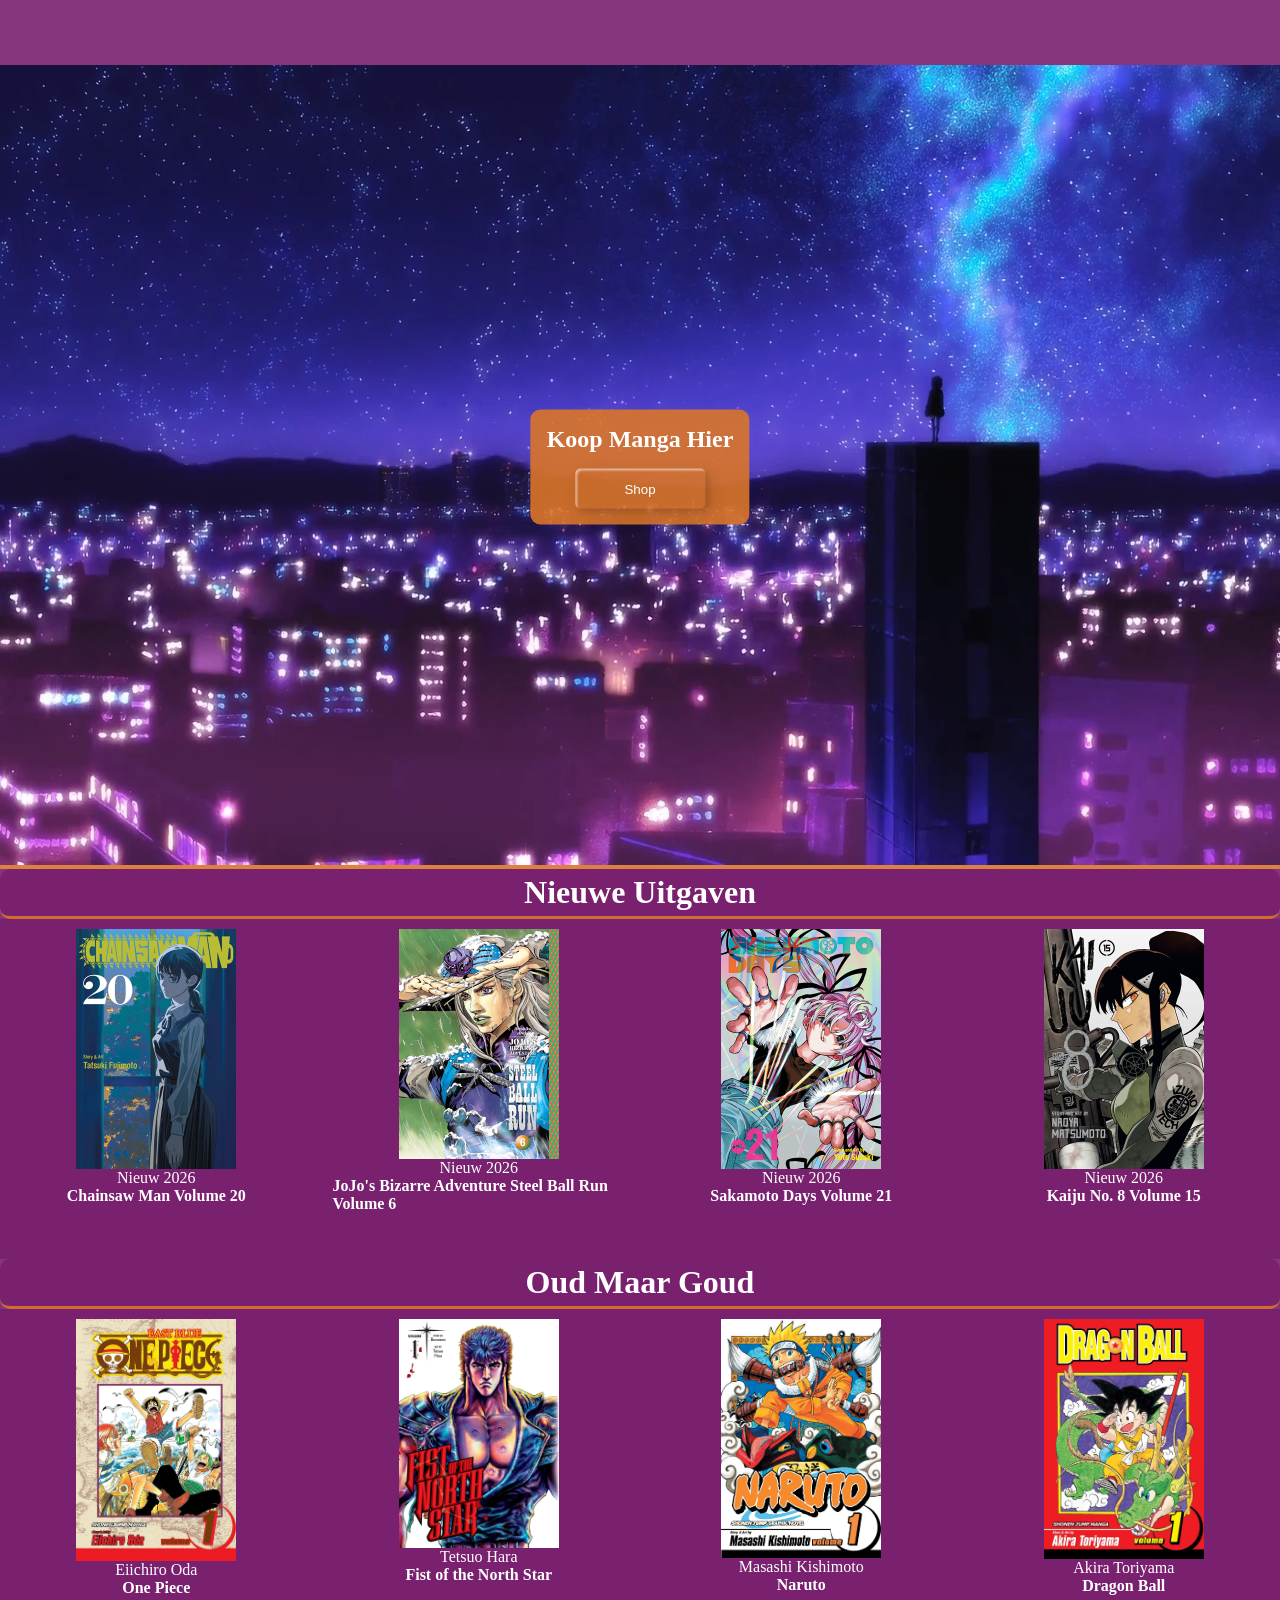
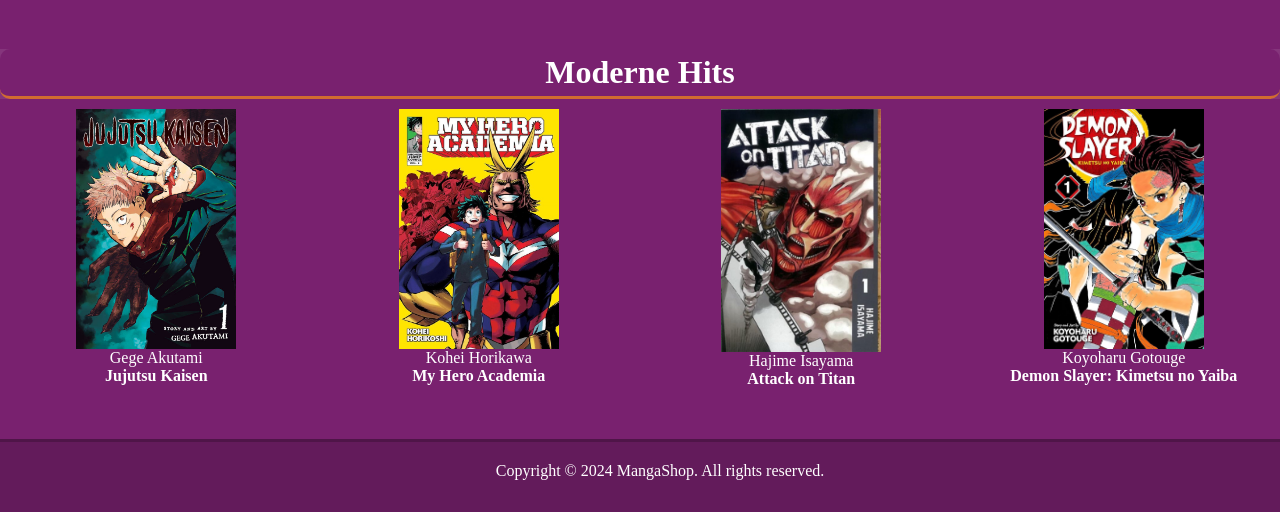
==== landingspagina/index.html @ 1e1d88a0 "M3-BO First Commit" ====
<!DOCTYPE html>
<html lang="en">
<head>
    <meta charset="UTF-8">
    <meta name="viewport" content="width=device-width, initial-scale=1.0">
    <title>MangaShop</title>
    <link rel="stylesheet" href="style.css">
</head>
<body>
<header>

</header>

    <section class="cta">

        <img class="cta-img" src="img/cotnWallpaper.jpg" alt="CotN Wallpaper">

        <div class="cta-div">

            <h2 class="cta-text">Koop Manga Hier</h2>

            <button class="cta-button custom-btn btn-11" onclick="window.location.href='https://www.bol.com/nl/nl/l/manga/40615/?bltgh=0fac4a4b-5f70-40a9-822b-a4e626588866.ProductList_Top_quickCategories.40615.CategoryLink'">Shop<div class="dot"></div></button>

        </div>

    </section>

    <section class="producten">

        <h2 class="header">Nieuwe Uitgaven</h2>

        <ul class="products">

            <li class="product">
                <img class="product-img" src="img/csm.jpg" alt="csm" onclick="window.location.href='https://www.bol.com/nl/nl/p/chainsaw-man-vol-20/9300000233606370/?referrer=socialshare_pdp_www'">
                <div>Nieuw 2026</div>
                <h4>Chainsaw Man Volume 20</h4>
            </li>

            <li class="product">
                <img class="product-img" src="img/jjba.jpg" alt="jjba" onclick="window.location.href='https://www.bol.com/nl/nl/p/jojo-s-bizarre-adventure-part-7-steel-ball-run-vol-6/9300000233606374/?referrer=socialshare_pdp_www'">
                <div>Nieuw 2026</div>
                <h4>JoJo's Bizarre Adventure Steel Ball Run Volume 6</h4>
            </li>

            <li class="product">
                <img class="product-img" src="img/sakamoto.jpg" alt="sakamoto" onclick="window.location.href='https://www.bol.com/nl/nl/p/sakamoto-days-vol-21/9300000233606378/?referrer=socialshare_pdp_www'">
                <div>Nieuw 2026</div>
                <h4>Sakamoto Days Volume 21</h4>
            </li>

            <li class="product">
                <img class="product-img" src="img/kaiju.jpg" alt="kaiju" onclick="window.location.href='https://www.bol.com/nl/nl/p/kaiju-no-8-vol-15/9300000233606372/?referrer=socialshare_pdp_www'">
                <div>Nieuw 2026</div>
                <h4>Kaiju No. 8 Volume 15</h4>
            </li>

        </ul>

        <h2 class="header">Oud Maar Goud</h2>

        <ul class="products">

            <li class="product">
                <img class="product-img" src="img/op.jpg" alt="op" onclick="window.location.href='https://www.bol.com/nl/nl/p/one-piece-vol-1/1001004001897706/?referrer=socialshare_pdp_www'">
                <div>Eiichiro Oda</div>
                <h4>One Piece</h4>
            </li>

            <li class="product">
                <img class="product-img" src="img/fotns.jpg" alt="fotns" onclick="window.location.href='https://www.bol.com/nl/nl/p/fist-of-the-north-star-fist-of-the-north-star-vol-1/9300000015161008/?referrer=socialshare_pdp_www'">
                <div>Tetsuo Hara</div>
                <h4>Fist of the North Star</h4>
            </li>

            <li class="product">
                <img class="product-img" src="img/naruto.jpg" alt="naruto" onclick="window.location.href='https://www.bol.com/nl/nl/p/naruto-vol-1/1001004002157082/?referrer=socialshare_pdp_www'">
                <div>Masashi Kishimoto</div>
                <h4>Naruto</h4>
            </li>

            <li class="product">
                <img class="product-img" src="img/db.jpg" alt="db" onclick="window.location.href='https://www.bol.com/nl/nl/p/dragon-ball-vol-1/1001004001897710/?referrer=socialshare_pdp_www'">
                <div>Akira Toriyama</div>
                <h4>Dragon Ball</h4>
            </li>

        </ul>

        <h2 class="header">Moderne Hits</h2>

        <ul class="products">

            <li class="product">
                <img class="product-img" src="img/jjk.jpg" alt="jjk" onclick="window.location.href='https://www.bol.com/nl/nl/p/jujutsu-kaisen-vol-1/9200000108419051/?referrer=socialshare_pdp_www'">
                <div>Gege Akutami</div>
                <h4>Jujutsu Kaisen</h4>
            </li>

            <li class="product">
                <img class="product-img" src="img/mha.jpg" alt="mha" onclick="window.location.href='https://www.bol.com/nl/nl/p/my-hero-academia-vol-1/9200000040412758/?referrer=socialshare_pdp_www'">
                <div>Kohei Horikawa</div>
                <h4>My Hero Academia</h4>
            </li>

            <li class="product">
                <img class="product-img" src="img/aot.jpg" alt="aot" onclick="window.location.href='https://www.bol.com/nl/nl/p/attack-on-titan-1/1001004011836911/?referrer=socialshare_pdp_www'">
                <div>Hajime Isayama</div>
                <h4>Attack on Titan</h4>
            </li>

            <li class="product">
                <img class="product-img" src="img/kny.jpg" alt="kny" onclick="window.location.href='https://www.bol.com/nl/nl/p/demon-slayer-kimetsu-no-yaiba-vol-1/9200000085118800/?referrer=socialshare_pdp_www'">
                <div>Koyoharu Gotouge</div>
                <h4>Demon Slayer: Kimetsu no Yaiba</h4>
            </li>

        </ul>

        <footer>
            <p>Copyright © 2024 MangaShop. All rights reserved.</p>
        </footer>

    </section>
</body>
</html>
---- landingspagina/style.css ----
*{
    margin: 0;
    padding: 0;
}

header {
    width: 100%;
    height: 65px;
    background-color: rgba(120, 32, 110, 0.9);
}

.cta{
    width: 100%;
    position: relative;
    color: #fff;
    background-color: rgba(218, 117, 42, 0.9);
}

.cta-img{
    width: 100%;
    height: 800px;
}

.cta-div {
    position: absolute;
    bottom:50%;
    right: 50%;
    transform: translate(50%, 50%);
    background-color: rgba(218, 117, 42, 0.9);
    padding: 16px;
    border-radius: 10px;
    display: flex;
    flex-direction: column;
    justify-content: center;
    gap: 16px;
    align-items: center;
}

.cta-button{
    padding: 4px;
}
.header {
    border-bottom: 3px rgba(218, 117, 42, 0.9) solid;
    border-radius: 10px;
    text-align: center;
    font-size: 2rem;
    padding: 5px;
    background-color: rgba(120, 32, 110, 0.9);
}

.products {
    display: flex;
    gap: 10px;
    background-color: rgba(120, 32, 110, 0.9);
}

.product {
    width: 820px;
    height: 320px;
    display: flex;
    flex-direction: column;
    align-items: center;
    padding: 10px;
}
.product:hover {
    background-color: rgba(194, 65, 179, 0.9);
    border: 5px solid rgba(74, 22, 68, 0.6);
    border-radius: 10px;
    cursor: pointer;
}
.product-img {
    width: 160px;
    object-fit: cover;
}

.producten {
    background-color: rgba(120, 32, 110, 0.9);
    color: #fff;
}

footer {
    width: 100%;
    height: 30px;
    background-color: rgba(96, 25, 88, 0.9);
    text-align: center;
    padding: 20px;
    border-top: 3px solid rgba(77, 21, 70, 0.9);
}

.btn-11 {
  border: none;
  background: rgb(251,33,117);
    background: linear-gradient(0deg, rgba(251,33,117,1) 0%, rgba(234,76,137,1) 100%);
    color: #fff;
    overflow: hidden;
}

.btn-11:hover {
    text-decoration: none;
    color: #fff;
}

.btn-11:before {
    position: absolute;
    content: '';
    display: inline-block;
    top: -180px;
    left: 0;
    width: 30px;
    height: 100%;
    background-color: #fff;
    animation: shiny-btn1 3s ease-in-out infinite;
}

.btn-11:hover{
  opacity: .7;
}

.btn-11:active{
  box-shadow:  4px 4px 6px 0 rgba(255,255,255,.3),
              -4px -4px 6px 0 rgba(116, 125, 136, .2), 
    inset -4px -4px 6px 0 rgba(255,255,255,.2),
    inset 4px 4px 6px 0 rgba(0, 0, 0, .2);
}

.custom-btn {
  width: 130px;
  height: 40px;
  color: #fff;
  border-radius: 5px;
  padding: 10px 25px;
  font-family: 'Lato', sans-serif;
  font-weight: 500;
  background: transparent;
  cursor: pointer;
  transition: all 0.3s ease;
  position: relative;
  display: inline-block;
   box-shadow:inset 2px 2px 2px 0px rgba(255,255,255,.5),
   7px 7px 20px 0px rgba(0,0,0,.1),
   4px 4px 5px 0px rgba(0,0,0,.1);
  outline: none;
}
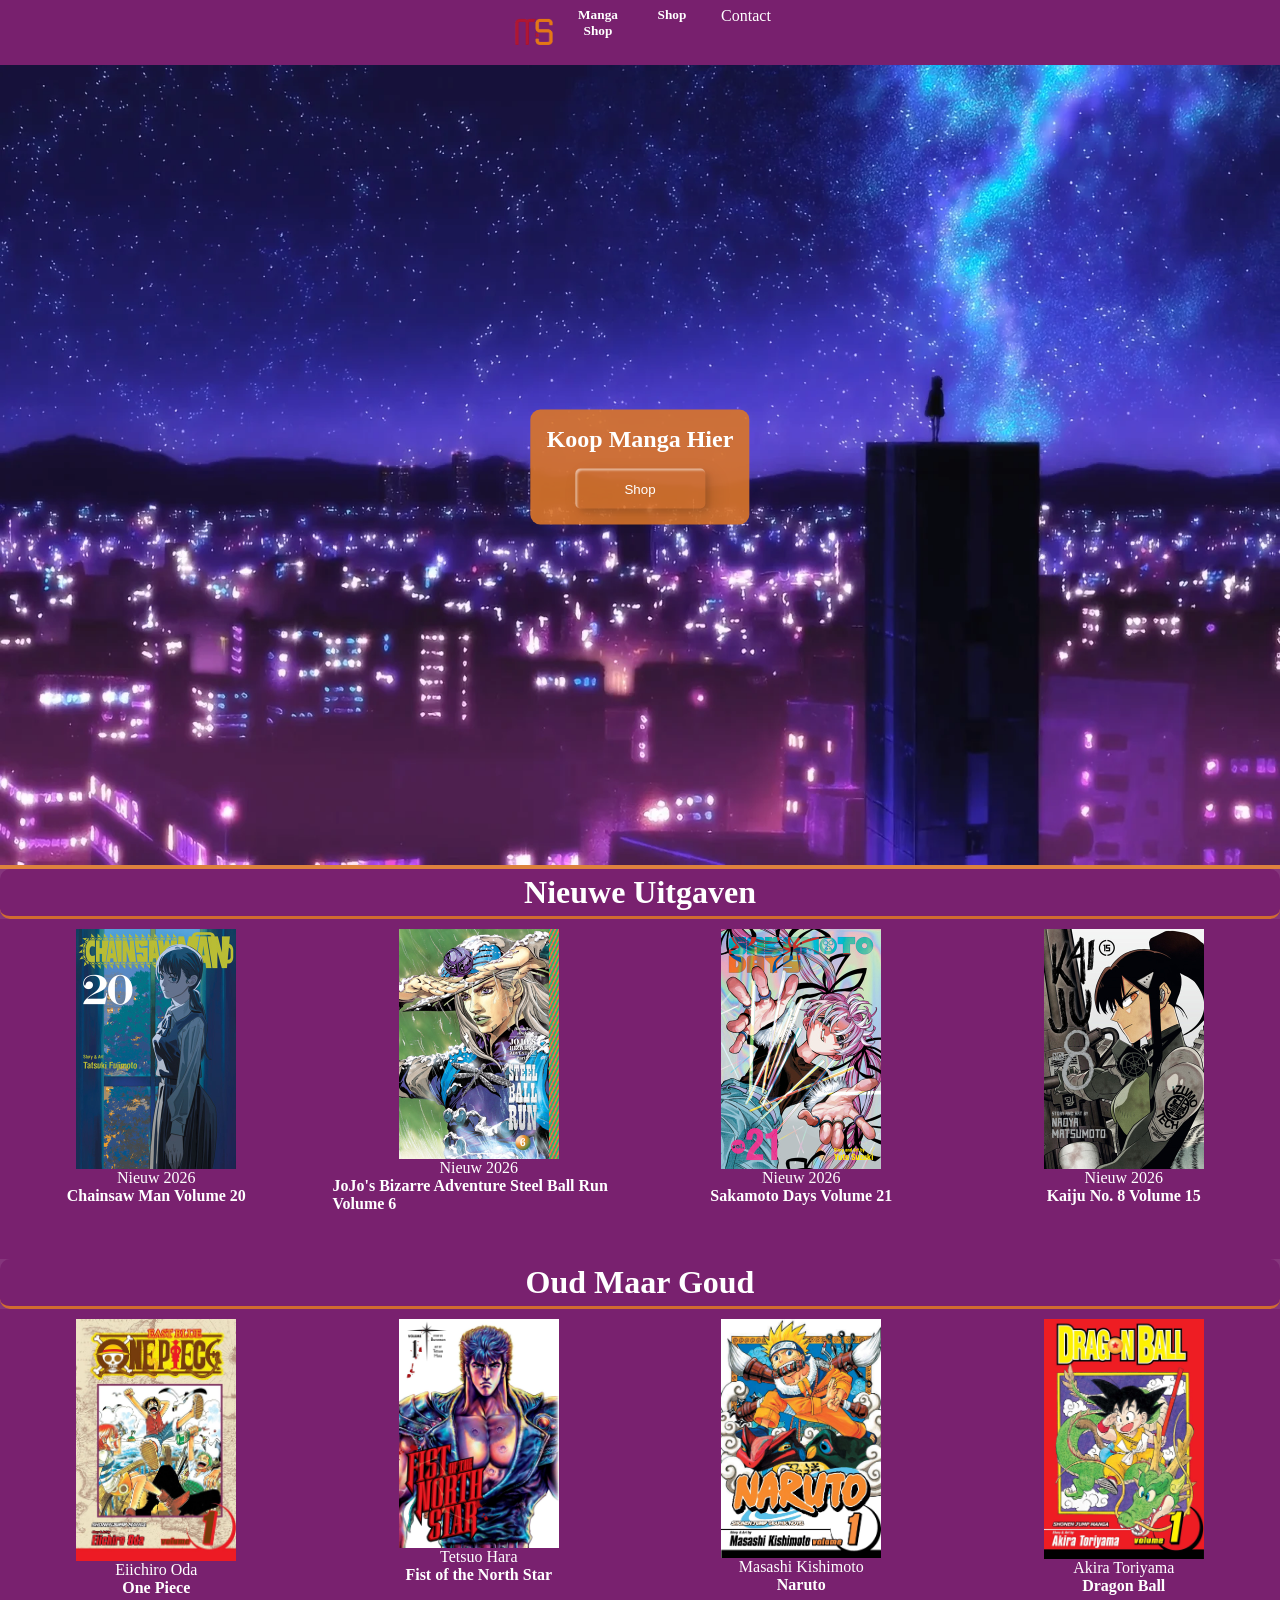
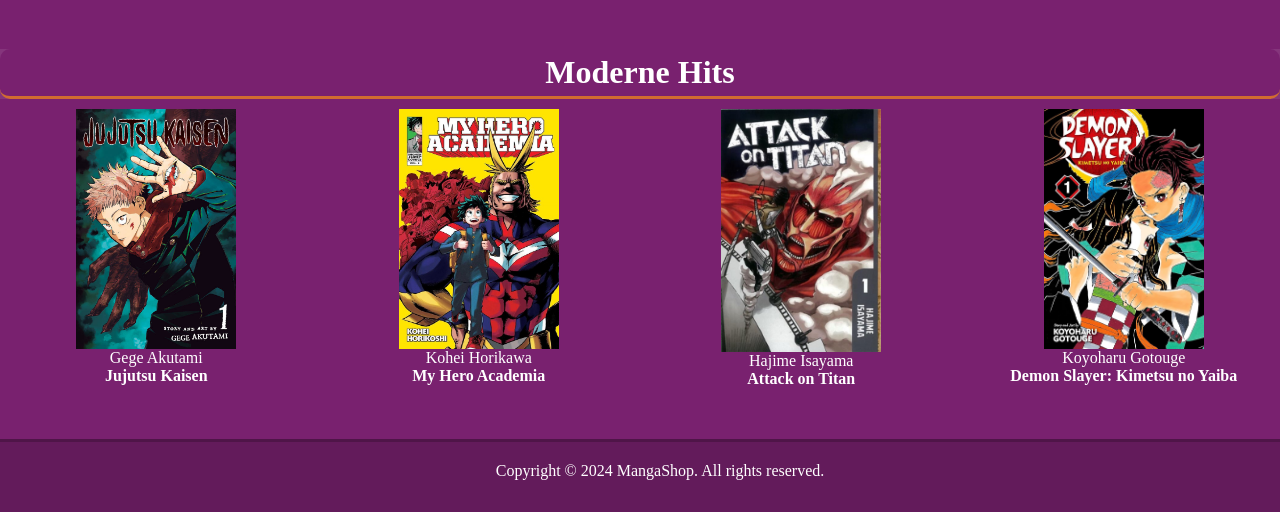
==== commit cba16b2f: "M3-BO Second Commit" ====
--- a/landingspagina/index.html
+++ b/landingspagina/index.html
@@ -1,15 +1,34 @@
 <!DOCTYPE html>
 <html lang="en">
+
 <head>
     <meta charset="UTF-8">
     <meta name="viewport" content="width=device-width, initial-scale=1.0">
     <title>MangaShop</title>
     <link rel="stylesheet" href="style.css">
 </head>
+
 <body>
-<header>
 
-</header>
+    <header>
+        <section class="header-items">
+
+            <img class="nav" src="img/logo.jpg" alt="MangaShop Logo"
+                onclick="window.location.href='https://40747.hosts2.ma-cloud.nl/landingspagina/index.html'">
+
+            <nav>
+                <h5 class="nav" onclick="window.location.href='https://40747.hosts2.ma-cloud.nl/landingspagina/index.html'">
+                Manga Shop</h5>
+
+            <h5 class="nav"
+                onclick="window.location.href='https://www.bol.com/nl/nl/l/manga/40615/?bltgh=0fac4a4b-5f70-40a9-822b-a4e626588866.ProductList_Top_quickCategories.40615.CategoryLink'">
+                Shop</h5>
+
+            <a href="mailto:40747@ma-web.nl" class="nav btn--contact">Contact</a>
+            </nav>
+            
+
+    </header>
 
     <section class="cta">
 
@@ -19,7 +38,9 @@
 
             <h2 class="cta-text">Koop Manga Hier</h2>
 
-            <button class="cta-button custom-btn btn-11" onclick="window.location.href='https://www.bol.com/nl/nl/l/manga/40615/?bltgh=0fac4a4b-5f70-40a9-822b-a4e626588866.ProductList_Top_quickCategories.40615.CategoryLink'">Shop<div class="dot"></div></button>
+            <button class="cta-button custom-btn btn-11"
+                onclick="window.location.href='https://www.bol.com/nl/nl/l/manga/40615/?bltgh=0fac4a4b-5f70-40a9-822b-a4e626588866.ProductList_Top_quickCategories.40615.CategoryLink'">Shop
+                <div class="dot"></div></button>
 
         </div>
 
@@ -32,25 +53,29 @@
         <ul class="products">
 
             <li class="product">
-                <img class="product-img" src="img/csm.jpg" alt="csm" onclick="window.location.href='https://www.bol.com/nl/nl/p/chainsaw-man-vol-20/9300000233606370/?referrer=socialshare_pdp_www'">
+                <img class="product-img" src="img/csm.jpg" alt="csm"
+                    onclick="window.location.href='https://www.bol.com/nl/nl/p/chainsaw-man-vol-20/9300000233606370/?referrer=socialshare_pdp_www'">
                 <div>Nieuw 2026</div>
                 <h4>Chainsaw Man Volume 20</h4>
             </li>
 
             <li class="product">
-                <img class="product-img" src="img/jjba.jpg" alt="jjba" onclick="window.location.href='https://www.bol.com/nl/nl/p/jojo-s-bizarre-adventure-part-7-steel-ball-run-vol-6/9300000233606374/?referrer=socialshare_pdp_www'">
+                <img class="product-img" src="img/jjba.jpg" alt="jjba"
+                    onclick="window.location.href='https://www.bol.com/nl/nl/p/jojo-s-bizarre-adventure-part-7-steel-ball-run-vol-6/9300000233606374/?referrer=socialshare_pdp_www'">
                 <div>Nieuw 2026</div>
                 <h4>JoJo's Bizarre Adventure Steel Ball Run Volume 6</h4>
             </li>
 
             <li class="product">
-                <img class="product-img" src="img/sakamoto.jpg" alt="sakamoto" onclick="window.location.href='https://www.bol.com/nl/nl/p/sakamoto-days-vol-21/9300000233606378/?referrer=socialshare_pdp_www'">
+                <img class="product-img" src="img/sakamoto.jpg" alt="sakamoto"
+                    onclick="window.location.href='https://www.bol.com/nl/nl/p/sakamoto-days-vol-21/9300000233606378/?referrer=socialshare_pdp_www'">
                 <div>Nieuw 2026</div>
                 <h4>Sakamoto Days Volume 21</h4>
             </li>
 
             <li class="product">
-                <img class="product-img" src="img/kaiju.jpg" alt="kaiju" onclick="window.location.href='https://www.bol.com/nl/nl/p/kaiju-no-8-vol-15/9300000233606372/?referrer=socialshare_pdp_www'">
+                <img class="product-img" src="img/kaiju.jpg" alt="kaiju"
+                    onclick="window.location.href='https://www.bol.com/nl/nl/p/kaiju-no-8-vol-15/9300000233606372/?referrer=socialshare_pdp_www'">
                 <div>Nieuw 2026</div>
                 <h4>Kaiju No. 8 Volume 15</h4>
             </li>
@@ -62,25 +87,29 @@
         <ul class="products">
 
             <li class="product">
-                <img class="product-img" src="img/op.jpg" alt="op" onclick="window.location.href='https://www.bol.com/nl/nl/p/one-piece-vol-1/1001004001897706/?referrer=socialshare_pdp_www'">
+                <img class="product-img" src="img/op.jpg" alt="op"
+                    onclick="window.location.href='https://www.bol.com/nl/nl/p/one-piece-vol-1/1001004001897706/?referrer=socialshare_pdp_www'">
                 <div>Eiichiro Oda</div>
                 <h4>One Piece</h4>
             </li>
 
             <li class="product">
-                <img class="product-img" src="img/fotns.jpg" alt="fotns" onclick="window.location.href='https://www.bol.com/nl/nl/p/fist-of-the-north-star-fist-of-the-north-star-vol-1/9300000015161008/?referrer=socialshare_pdp_www'">
+                <img class="product-img" src="img/fotns.jpg" alt="fotns"
+                    onclick="window.location.href='https://www.bol.com/nl/nl/p/fist-of-the-north-star-fist-of-the-north-star-vol-1/9300000015161008/?referrer=socialshare_pdp_www'">
                 <div>Tetsuo Hara</div>
                 <h4>Fist of the North Star</h4>
             </li>
 
             <li class="product">
-                <img class="product-img" src="img/naruto.jpg" alt="naruto" onclick="window.location.href='https://www.bol.com/nl/nl/p/naruto-vol-1/1001004002157082/?referrer=socialshare_pdp_www'">
+                <img class="product-img" src="img/naruto.jpg" alt="naruto"
+                    onclick="window.location.href='https://www.bol.com/nl/nl/p/naruto-vol-1/1001004002157082/?referrer=socialshare_pdp_www'">
                 <div>Masashi Kishimoto</div>
                 <h4>Naruto</h4>
             </li>
 
             <li class="product">
-                <img class="product-img" src="img/db.jpg" alt="db" onclick="window.location.href='https://www.bol.com/nl/nl/p/dragon-ball-vol-1/1001004001897710/?referrer=socialshare_pdp_www'">
+                <img class="product-img" src="img/db.jpg" alt="db"
+                    onclick="window.location.href='https://www.bol.com/nl/nl/p/dragon-ball-vol-1/1001004001897710/?referrer=socialshare_pdp_www'">
                 <div>Akira Toriyama</div>
                 <h4>Dragon Ball</h4>
             </li>
@@ -92,25 +121,29 @@
         <ul class="products">
 
             <li class="product">
-                <img class="product-img" src="img/jjk.jpg" alt="jjk" onclick="window.location.href='https://www.bol.com/nl/nl/p/jujutsu-kaisen-vol-1/9200000108419051/?referrer=socialshare_pdp_www'">
+                <img class="product-img" src="img/jjk.jpg" alt="jjk"
+                    onclick="window.location.href='https://www.bol.com/nl/nl/p/jujutsu-kaisen-vol-1/9200000108419051/?referrer=socialshare_pdp_www'">
                 <div>Gege Akutami</div>
                 <h4>Jujutsu Kaisen</h4>
             </li>
 
             <li class="product">
-                <img class="product-img" src="img/mha.jpg" alt="mha" onclick="window.location.href='https://www.bol.com/nl/nl/p/my-hero-academia-vol-1/9200000040412758/?referrer=socialshare_pdp_www'">
+                <img class="product-img" src="img/mha.jpg" alt="mha"
+                    onclick="window.location.href='https://www.bol.com/nl/nl/p/my-hero-academia-vol-1/9200000040412758/?referrer=socialshare_pdp_www'">
                 <div>Kohei Horikawa</div>
                 <h4>My Hero Academia</h4>
             </li>
 
             <li class="product">
-                <img class="product-img" src="img/aot.jpg" alt="aot" onclick="window.location.href='https://www.bol.com/nl/nl/p/attack-on-titan-1/1001004011836911/?referrer=socialshare_pdp_www'">
+                <img class="product-img" src="img/aot.jpg" alt="aot"
+                    onclick="window.location.href='https://www.bol.com/nl/nl/p/attack-on-titan-1/1001004011836911/?referrer=socialshare_pdp_www'">
                 <div>Hajime Isayama</div>
                 <h4>Attack on Titan</h4>
             </li>
 
             <li class="product">
-                <img class="product-img" src="img/kny.jpg" alt="kny" onclick="window.location.href='https://www.bol.com/nl/nl/p/demon-slayer-kimetsu-no-yaiba-vol-1/9200000085118800/?referrer=socialshare_pdp_www'">
+                <img class="product-img" src="img/kny.jpg" alt="kny"
+                    onclick="window.location.href='https://www.bol.com/nl/nl/p/demon-slayer-kimetsu-no-yaiba-vol-1/9200000085118800/?referrer=socialshare_pdp_www'">
                 <div>Koyoharu Gotouge</div>
                 <h4>Demon Slayer: Kimetsu no Yaiba</h4>
             </li>
@@ -123,4 +156,5 @@
 
     </section>
 </body>
+
 </html>
--- a/landingspagina/style.css
+++ b/landingspagina/style.css
@@ -7,7 +7,40 @@
 header {
     width: 100%;
     height: 65px;
-    background-color: rgba(120, 32, 110, 0.9);
+    background-color: rgba(120, 32, 110, 1);
+    text-align: center;
+}
+
+.header-items{
+    display: flex;
+    flex-direction: row;
+    justify-content: center;
+}
+
+.logo {
+    width: auto;
+    height: 50px;;
+}
+nav{
+    display: flex;
+    gap: 10px;
+}
+.nav {
+    padding: 7px;
+    height: 50px;
+    width: 50px;
+    color: #fff;
+}
+
+.nav:hover {
+    cursor: pointer;
+    background-color: rgba(142, 39, 130, 0.9);
+    border-radius: 5px;
+}
+
+a {
+    text-decoration: none;
+    color: #fff;
 }
 
 .cta{
@@ -40,6 +73,7 @@
 .cta-button{
     padding: 4px;
 }
+
 .header {
     border-bottom: 3px rgba(218, 117, 42, 0.9) solid;
     border-radius: 10px;
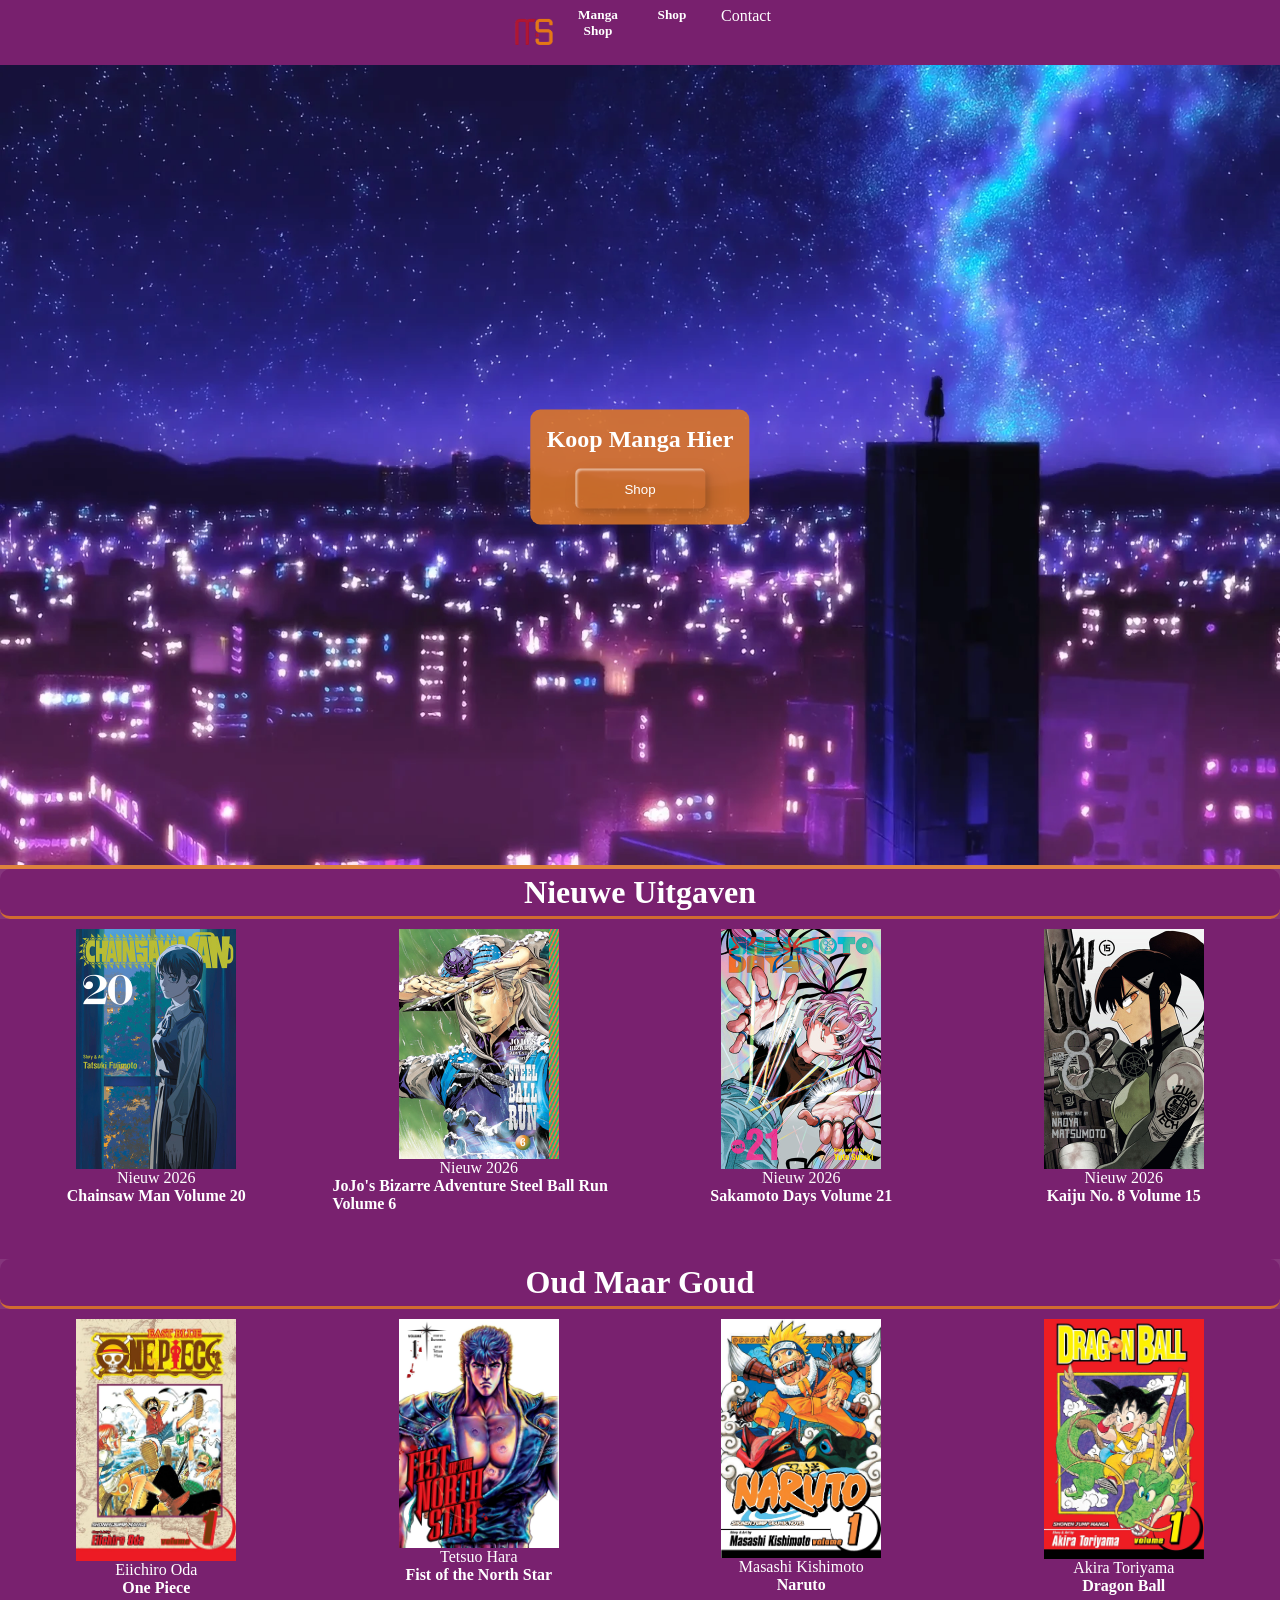
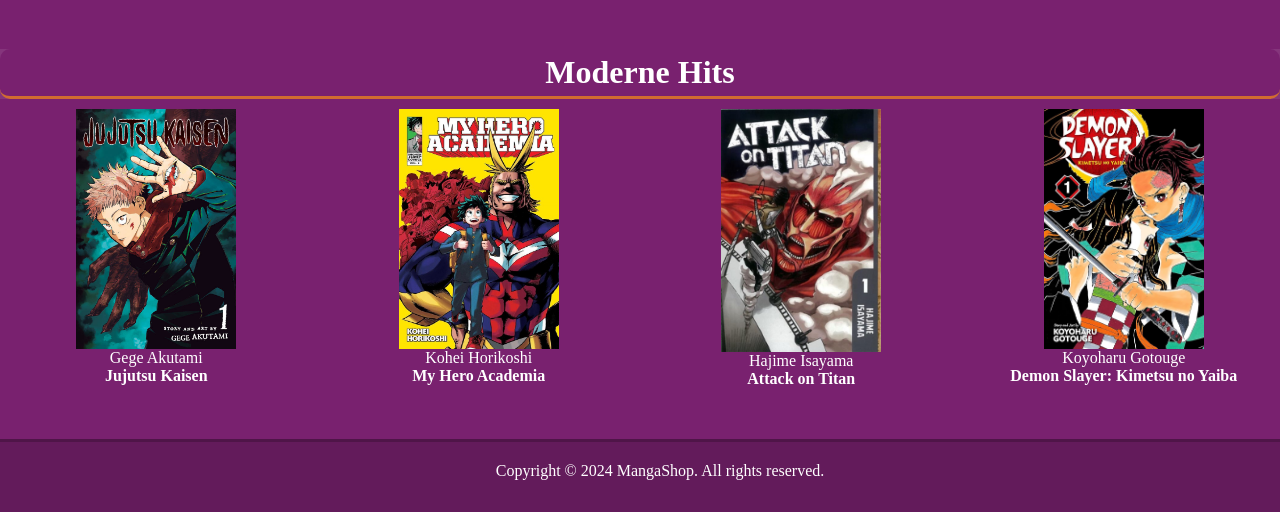
==== commit 8fe1c467: "M3-BO Third Commit" ====
--- a/landingspagina/index.html
+++ b/landingspagina/index.html
@@ -130,7 +130,7 @@
             <li class="product">
                 <img class="product-img" src="img/mha.jpg" alt="mha"
                     onclick="window.location.href='https://www.bol.com/nl/nl/p/my-hero-academia-vol-1/9200000040412758/?referrer=socialshare_pdp_www'">
-                <div>Kohei Horikawa</div>
+                <div>Kohei Horikoshi</div>
                 <h4>My Hero Academia</h4>
             </li>
 
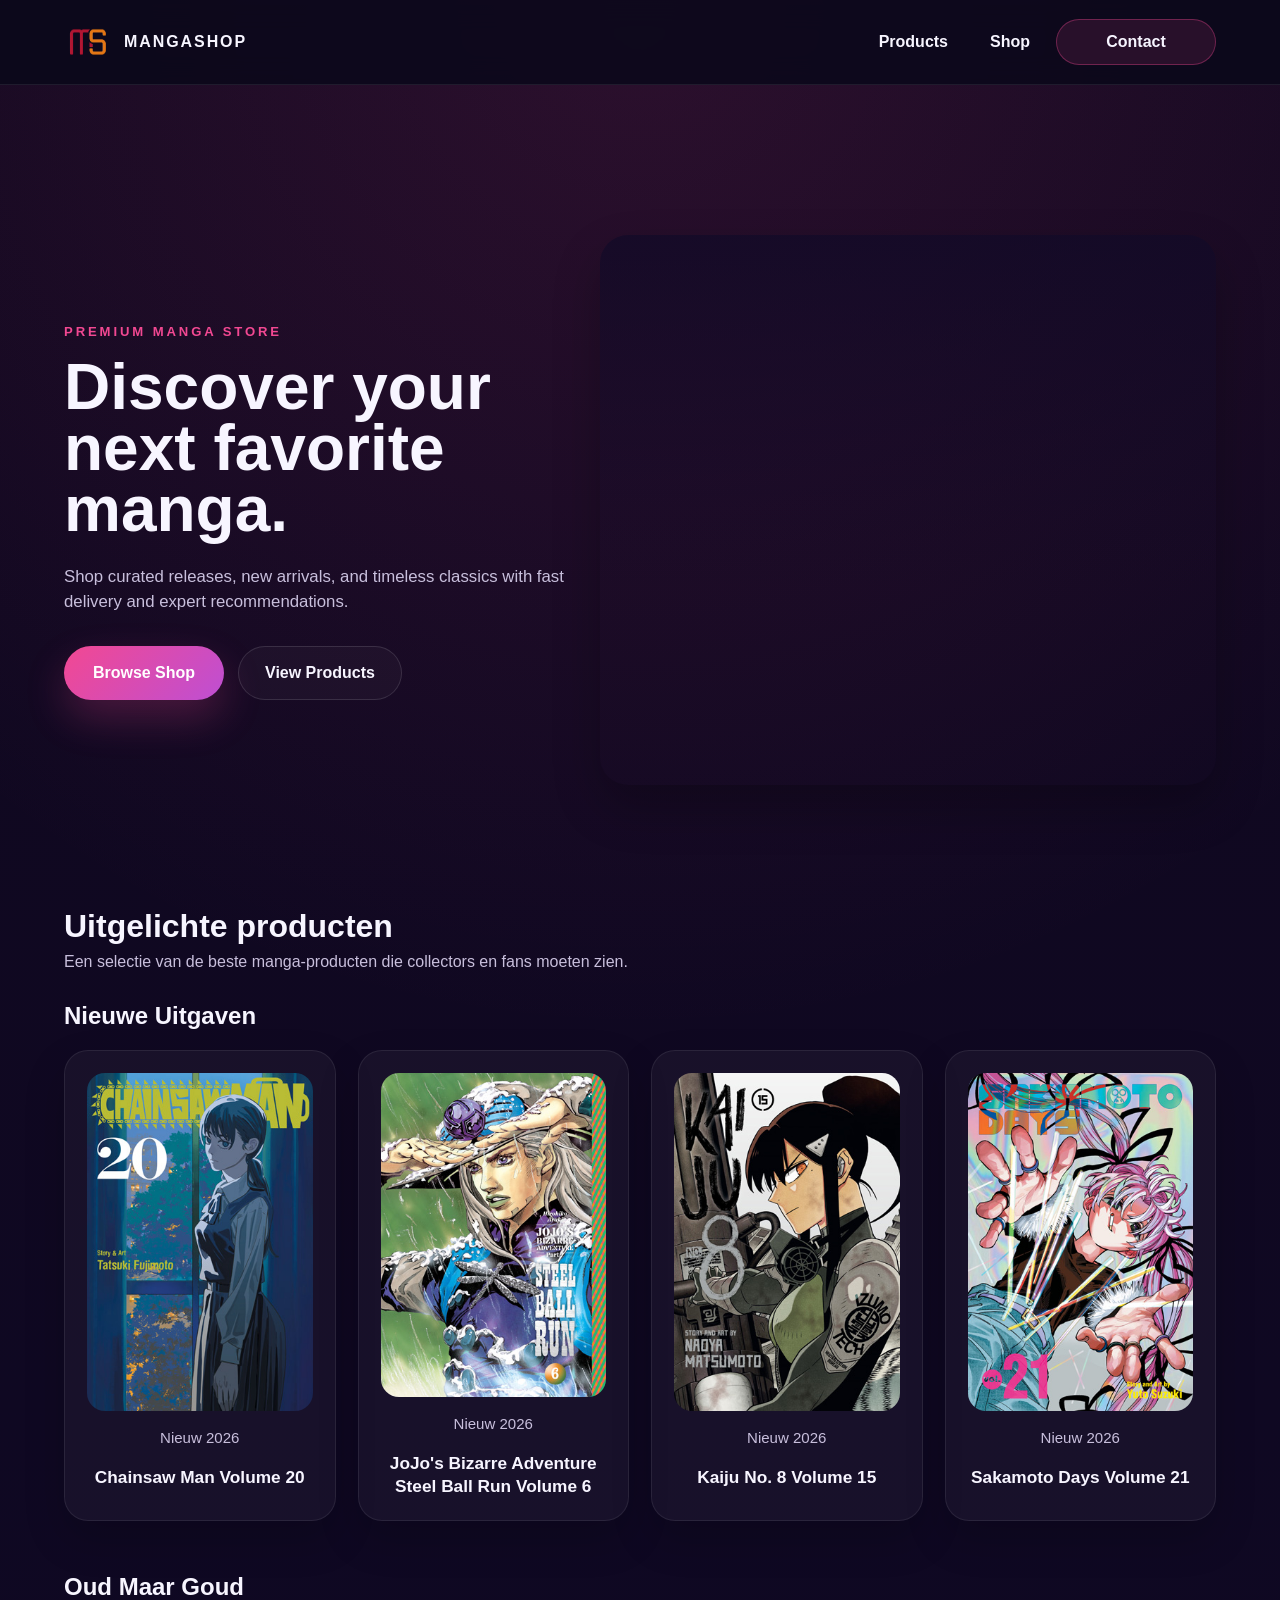
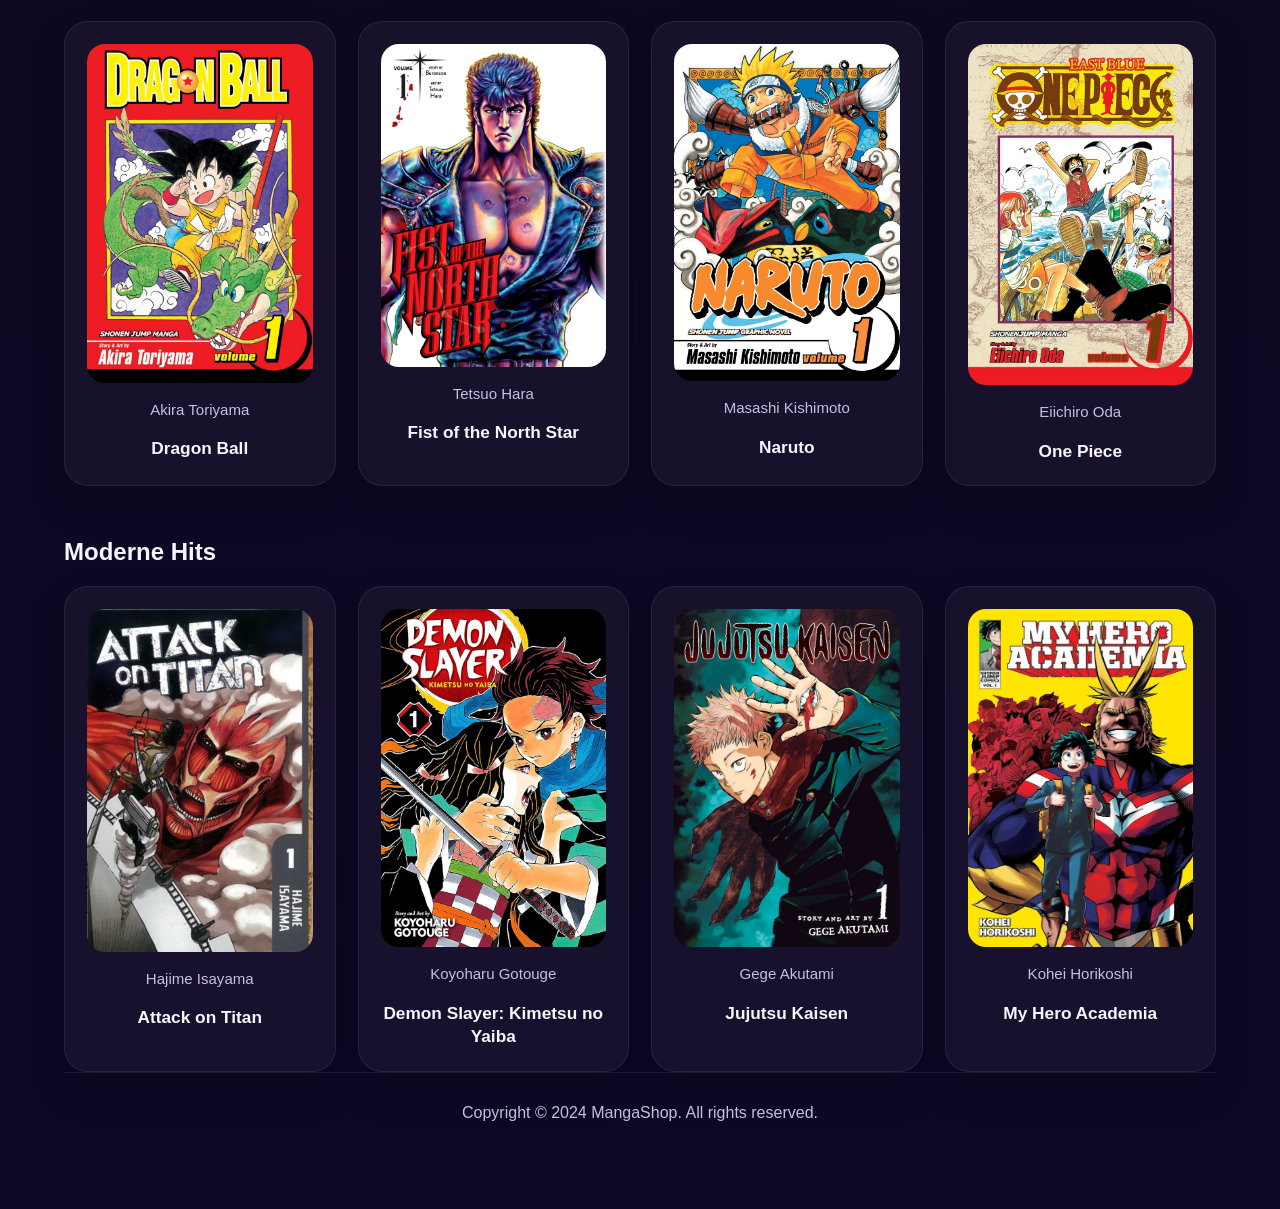
==== commit 7499fa24: "M3-BO Fourth Commit" ====
--- a/landingspagina/index.html
+++ b/landingspagina/index.html
@@ -11,146 +11,141 @@
 <body>
 
     <header>
-        <section class="header-items">
-
-            <img class="nav" src="img/logo.jpg" alt="MangaShop Logo"
-                onclick="window.location.href='https://40747.hosts2.ma-cloud.nl/landingspagina/index.html'">
-
-            <nav>
-                <h5 class="nav" onclick="window.location.href='https://40747.hosts2.ma-cloud.nl/landingspagina/index.html'">
-                Manga Shop</h5>
-
-            <h5 class="nav"
-                onclick="window.location.href='https://www.bol.com/nl/nl/l/manga/40615/?bltgh=0fac4a4b-5f70-40a9-822b-a4e626588866.ProductList_Top_quickCategories.40615.CategoryLink'">
-                Shop</h5>
-
-            <a href="mailto:40747@ma-web.nl" class="nav btn--contact">Contact</a>
+        <div class="header-inner">
+            <a class="brand" href="https://40747.hosts2.ma-cloud.nl/landingspagina/index.html">
+                <img class="logo" src="img/logo.jpg" alt="MangaShop Logo">
+                <span>MangaShop</span>
+            </a>
+            <nav class="main-nav">
+                <a href="https://40747.hosts2.ma-cloud.nl/landingspagina/productenpagina/producten.html">Products</a>
+                <a href="https://www.bol.com/nl/nl/l/manga/40615/?bltgh=0fac4a4b-5f70-40a9-822b-a4e626588866.ProductList_Top_quickCategories.40615.CategoryLink">Shop</a>
+                <a class="btn btn-secondary" href="mailto:40747@ma-web.nl">Contact</a>
             </nav>
-            
-
+        </div>
     </header>
 
-    <section class="cta">
+    <main>
+        <section class="hero">
+            <div class="hero-copy">
+                <span class="eyebrow">Premium Manga Store</span>
+                <h1>Discover your next favorite manga.</h1>
+                <p>Shop curated releases, new arrivals, and timeless classics with fast delivery and expert recommendations.</p>
+                <div class="hero-actions">
+                    <a class="btn btn-primary" href="https://www.bol.com/nl/nl/l/manga/40615/?bltgh=0fac4a4b-5f70-40a9-822b-a4e626588866.ProductList_Top_quickCategories.40615.CategoryLink">Browse Shop</a>
+                    <a class="btn btn-outline" href="https://40747.hosts2.ma-cloud.nl/landingspagina/productenpagina/producten.html">View Products</a>
+                </div>
+            </div>
+            <div class="hero-image">
+                <div class="slideshow">
+                    <div class="slide slide-1"></div>
+                    <div class="slide slide-2"></div>
+                    <div class="slide slide-3"></div>
+                    <div class="slide slide-4"></div>
+                </div>
+            </div>
+        </section>
 
-        <img class="cta-img" src="img/cotnWallpaper.jpg" alt="CotN Wallpaper">
+        <section class="featured">
+            <div class="section-heading">
+                <div>
+                    <h2>Uitgelichte producten</h2>
+                    <p>Een selectie van de beste manga-producten die collectors en fans moeten zien.</p>
+                </div>
+            </div>
 
-        <div class="cta-div">
+            <div class="categories-row">
+                <div class="category">
+                    <h2 class="header">Nieuwe Uitgaven</h2>
+                    <ul class="products">
+                        <li class="product">
+                            <img class="product-img" src="img/csm.jpg" alt="csm"
+                                onclick="window.location.href='https://www.bol.com/nl/nl/p/chainsaw-man-vol-20/9300000233606370/?referrer=socialshare_pdp_www'">
+                            <div>Nieuw 2026</div>
+                            <h4>Chainsaw Man Volume 20</h4>
+                        </li>
+                        <li class="product">
+                            <img class="product-img" src="img/jjba.jpg" alt="jjba"
+                                onclick="window.location.href='https://www.bol.com/nl/nl/p/jojo-s-bizarre-adventure-part-7-steel-ball-run-vol-6/9300000233606374/?referrer=socialshare_pdp_www'">
+                            <div>Nieuw 2026</div>
+                            <h4>JoJo's Bizarre Adventure Steel Ball Run Volume 6</h4>
+                        </li>
+                        <li class="product">
+                            <img class="product-img" src="img/kaiju.jpg" alt="kaiju"
+                                onclick="window.location.href='https://www.bol.com/nl/nl/p/kaiju-no-8-vol-15/9300000233606372/?referrer=socialshare_pdp_www'">
+                            <div>Nieuw 2026</div>
+                            <h4>Kaiju No. 8 Volume 15</h4>
+                        </li>
+                        <li class="product">
+                            <img class="product-img" src="img/sakamoto.jpg" alt="sakamoto"
+                                onclick="window.location.href='https://www.bol.com/nl/nl/p/sakamoto-days-vol-21/9300000233606378/?referrer=socialshare_pdp_www'">
+                            <div>Nieuw 2026</div>
+                            <h4>Sakamoto Days Volume 21</h4>
+                        </li>
+                    </ul>
+                </div>
 
-            <h2 class="cta-text">Koop Manga Hier</h2>
+                <div class="category">
+                    <h2 class="header">Oud Maar Goud</h2>
+                    <ul class="products">
+                        <li class="product">
+                            <img class="product-img" src="img/db.jpg" alt="db"
+                                onclick="window.location.href='https://www.bol.com/nl/nl/p/dragon-ball-vol-1/1001004001897710/?referrer=socialshare_pdp_www'">
+                            <div>Akira Toriyama</div>
+                            <h4>Dragon Ball</h4>
+                        </li>
+                        <li class="product">
+                            <img class="product-img" src="img/fotns.jpg" alt="fotns"
+                                onclick="window.location.href='https://www.bol.com/nl/nl/p/fist-of-the-north-star-fist-of-the-north-star-vol-1/9300000015161008/?referrer=socialshare_pdp_www'">
+                            <div>Tetsuo Hara</div>
+                            <h4>Fist of the North Star</h4>
+                        </li>
+                        <li class="product">
+                            <img class="product-img" src="img/naruto.jpg" alt="naruto"
+                                onclick="window.location.href='https://www.bol.com/nl/nl/p/naruto-vol-1/1001004002157082/?referrer=socialshare_pdp_www'">
+                            <div>Masashi Kishimoto</div>
+                            <h4>Naruto</h4>
+                        </li>
+                        <li class="product">
+                            <img class="product-img" src="img/op.jpg" alt="op"
+                                onclick="window.location.href='https://www.bol.com/nl/nl/p/one-piece-vol-1/1001004001897706/?referrer=socialshare_pdp_www'">
+                            <div>Eiichiro Oda</div>
+                            <h4>One Piece</h4>
+                        </li>
+                    </ul>
+                </div>
 
-            <button class="cta-button custom-btn btn-11"
-                onclick="window.location.href='https://www.bol.com/nl/nl/l/manga/40615/?bltgh=0fac4a4b-5f70-40a9-822b-a4e626588866.ProductList_Top_quickCategories.40615.CategoryLink'">Shop
-                <div class="dot"></div></button>
+                <div class="category">
+                    <h2 class="header">Moderne Hits</h2>
+                    <ul class="products">
+                        <li class="product">
+                            <img class="product-img" src="img/aot.jpg" alt="aot"
+                                onclick="window.location.href='https://www.bol.com/nl/nl/p/attack-on-titan-1/1001004011836911/?referrer=socialshare_pdp_www'">
+                            <div>Hajime Isayama</div>
+                            <h4>Attack on Titan</h4>
+                        </li>
+                        <li class="product">
+                            <img class="product-img" src="img/kny.jpg" alt="kny"
+                                onclick="window.location.href='https://www.bol.com/nl/nl/p/demon-slayer-kimetsu-no-yaiba-vol-1/9200000085118800/?referrer=socialshare_pdp_www'">
+                            <div>Koyoharu Gotouge</div>
+                            <h4>Demon Slayer: Kimetsu no Yaiba</h4>
+                        </li>
+                        <li class="product">
+                            <img class="product-img" src="img/jjk.jpg" alt="jjk"
+                                onclick="window.location.href='https://www.bol.com/nl/nl/p/jujutsu-kaisen-vol-1/9200000108419051/?referrer=socialshare_pdp_www'">
+                            <div>Gege Akutami</div>
+                            <h4>Jujutsu Kaisen</h4>
+                        </li>
+                        <li class="product">
+                            <img class="product-img" src="img/mha.jpg" alt="mha"
+                                onclick="window.location.href='https://www.bol.com/nl/nl/p/my-hero-academia-vol-1/9200000040412758/?referrer=socialshare_pdp_www'">
+                            <div>Kohei Horikoshi</div>
+                            <h4>My Hero Academia</h4>
+                        </li>
+                    </ul>
+                </div>
+            </div>
 
-        </div>
-
-    </section>
-
-    <section class="producten">
-
-        <h2 class="header">Nieuwe Uitgaven</h2>
-
-        <ul class="products">
-
-            <li class="product">
-                <img class="product-img" src="img/csm.jpg" alt="csm"
-                    onclick="window.location.href='https://www.bol.com/nl/nl/p/chainsaw-man-vol-20/9300000233606370/?referrer=socialshare_pdp_www'">
-                <div>Nieuw 2026</div>
-                <h4>Chainsaw Man Volume 20</h4>
-            </li>
-
-            <li class="product">
-                <img class="product-img" src="img/jjba.jpg" alt="jjba"
-                    onclick="window.location.href='https://www.bol.com/nl/nl/p/jojo-s-bizarre-adventure-part-7-steel-ball-run-vol-6/9300000233606374/?referrer=socialshare_pdp_www'">
-                <div>Nieuw 2026</div>
-                <h4>JoJo's Bizarre Adventure Steel Ball Run Volume 6</h4>
-            </li>
-
-            <li class="product">
-                <img class="product-img" src="img/sakamoto.jpg" alt="sakamoto"
-                    onclick="window.location.href='https://www.bol.com/nl/nl/p/sakamoto-days-vol-21/9300000233606378/?referrer=socialshare_pdp_www'">
-                <div>Nieuw 2026</div>
-                <h4>Sakamoto Days Volume 21</h4>
-            </li>
-
-            <li class="product">
-                <img class="product-img" src="img/kaiju.jpg" alt="kaiju"
-                    onclick="window.location.href='https://www.bol.com/nl/nl/p/kaiju-no-8-vol-15/9300000233606372/?referrer=socialshare_pdp_www'">
-                <div>Nieuw 2026</div>
-                <h4>Kaiju No. 8 Volume 15</h4>
-            </li>
-
-        </ul>
-
-        <h2 class="header">Oud Maar Goud</h2>
-
-        <ul class="products">
-
-            <li class="product">
-                <img class="product-img" src="img/op.jpg" alt="op"
-                    onclick="window.location.href='https://www.bol.com/nl/nl/p/one-piece-vol-1/1001004001897706/?referrer=socialshare_pdp_www'">
-                <div>Eiichiro Oda</div>
-                <h4>One Piece</h4>
-            </li>
-
-            <li class="product">
-                <img class="product-img" src="img/fotns.jpg" alt="fotns"
-                    onclick="window.location.href='https://www.bol.com/nl/nl/p/fist-of-the-north-star-fist-of-the-north-star-vol-1/9300000015161008/?referrer=socialshare_pdp_www'">
-                <div>Tetsuo Hara</div>
-                <h4>Fist of the North Star</h4>
-            </li>
-
-            <li class="product">
-                <img class="product-img" src="img/naruto.jpg" alt="naruto"
-                    onclick="window.location.href='https://www.bol.com/nl/nl/p/naruto-vol-1/1001004002157082/?referrer=socialshare_pdp_www'">
-                <div>Masashi Kishimoto</div>
-                <h4>Naruto</h4>
-            </li>
-
-            <li class="product">
-                <img class="product-img" src="img/db.jpg" alt="db"
-                    onclick="window.location.href='https://www.bol.com/nl/nl/p/dragon-ball-vol-1/1001004001897710/?referrer=socialshare_pdp_www'">
-                <div>Akira Toriyama</div>
-                <h4>Dragon Ball</h4>
-            </li>
-
-        </ul>
-
-        <h2 class="header">Moderne Hits</h2>
-
-        <ul class="products">
-
-            <li class="product">
-                <img class="product-img" src="img/jjk.jpg" alt="jjk"
-                    onclick="window.location.href='https://www.bol.com/nl/nl/p/jujutsu-kaisen-vol-1/9200000108419051/?referrer=socialshare_pdp_www'">
-                <div>Gege Akutami</div>
-                <h4>Jujutsu Kaisen</h4>
-            </li>
-
-            <li class="product">
-                <img class="product-img" src="img/mha.jpg" alt="mha"
-                    onclick="window.location.href='https://www.bol.com/nl/nl/p/my-hero-academia-vol-1/9200000040412758/?referrer=socialshare_pdp_www'">
-                <div>Kohei Horikoshi</div>
-                <h4>My Hero Academia</h4>
-            </li>
-
-            <li class="product">
-                <img class="product-img" src="img/aot.jpg" alt="aot"
-                    onclick="window.location.href='https://www.bol.com/nl/nl/p/attack-on-titan-1/1001004011836911/?referrer=socialshare_pdp_www'">
-                <div>Hajime Isayama</div>
-                <h4>Attack on Titan</h4>
-            </li>
-
-            <li class="product">
-                <img class="product-img" src="img/kny.jpg" alt="kny"
-                    onclick="window.location.href='https://www.bol.com/nl/nl/p/demon-slayer-kimetsu-no-yaiba-vol-1/9200000085118800/?referrer=socialshare_pdp_www'">
-                <div>Koyoharu Gotouge</div>
-                <h4>Demon Slayer: Kimetsu no Yaiba</h4>
-            </li>
-
-        </ul>
-
-        <footer>
+        <footer class="site-footer">
             <p>Copyright © 2024 MangaShop. All rights reserved.</p>
         </footer>
 
--- a/landingspagina/style.css
+++ b/landingspagina/style.css
@@ -1,178 +1,413 @@
 
-*{
+:root {
+    color-scheme: dark;
+    --bg: #0d0825;
+    --surface: rgba(18, 10, 39, 0.95);
+    --surface-soft: rgba(29, 14, 82, 0.92);
+    --accent: #f24892;
+    --accent-strong: #be4fd3;
+    --text: #f7f5ff;
+    --muted: #c8bfdc;
+    --border: rgba(255, 255, 255, 0.08);
+    --shadow: 0 22px 48px rgba(0, 0, 0, 0.24);
+}
+
+* {
     margin: 0;
     padding: 0;
-}
-
-header {
-    width: 100%;
-    height: 65px;
-    background-color: rgba(120, 32, 110, 1);
-    text-align: center;
-}
-
-.header-items{
-    display: flex;
-    flex-direction: row;
-    justify-content: center;
-}
-
-.logo {
-    width: auto;
-    height: 50px;;
-}
-nav{
-    display: flex;
-    gap: 10px;
-}
-.nav {
-    padding: 7px;
-    height: 50px;
-    width: 50px;
-    color: #fff;
-}
-
-.nav:hover {
-    cursor: pointer;
-    background-color: rgba(142, 39, 130, 0.9);
-    border-radius: 5px;
+    box-sizing: border-box;
+}
+
+html {
+    scroll-behavior: smooth;
+}
+
+body {
+    min-height: 100vh;
+    font-family: 'Inter', 'Segoe UI', sans-serif;
+    background: radial-gradient(circle at top, rgba(242, 72, 146, 0.12), transparent 36%),
+        linear-gradient(180deg, #11081f 0%, #0d0825 100%);
+    color: var(--text);
+    line-height: 1.5;
+}
+
+img {
+    max-width: 100%;
+    display: block;
 }
 
 a {
     text-decoration: none;
+    color: inherit;
+}
+
+button,
+.filter-btn,
+.btn {
+    font: inherit;
+    cursor: pointer;
+    border: none;
+    transition: transform 0.25s ease, box-shadow 0.25s ease, background-color 0.25s ease, opacity 0.25s ease;
+}
+
+header {
+    position: sticky;
+    top: 0;
+    z-index: 20;
+    background: rgba(11, 8, 27, 0.88);
+    backdrop-filter: blur(14px);
+    border-bottom: 1px solid var(--border);
+}
+
+.header-inner {
+    max-width: 1200px;
+    margin: 0 auto;
+    padding: 18px 24px;
+    display: flex;
+    align-items: center;
+    justify-content: space-between;
+    gap: 18px;
+}
+
+.brand {
+    display: inline-flex;
+    align-items: center;
+    gap: 12px;
+    color: var(--text);
+}
+
+.brand span {
+    font-size: 1rem;
+    font-weight: 700;
+    letter-spacing: 0.12em;
+    text-transform: uppercase;
+}
+
+.logo {
+    width: 48px;
+    height: auto;
+    border-radius: 12px;
+    object-fit: cover;
+}
+
+.main-nav {
+    display: flex;
+    flex-wrap: wrap;
+    align-items: center;
+    gap: 10px;
+}
+
+.main-nav a {
+    display: inline-flex;
+    align-items: center;
+    justify-content: center;
+    padding: 10px 16px;
+    border-radius: 999px;
+    color: var(--text);
+    font-weight: 600;
+}
+
+.main-nav a:hover {
+    background: rgba(255, 255, 255, 0.08);
+    transform: translateY(-1px);
+}
+
+.main-nav .btn-secondary {
+    border: 1px solid rgba(242, 72, 146, 0.35);
+    background: rgba(242, 72, 146, 0.12);
+}
+
+main {
+    max-width: 1200px;
+    margin: 0 auto;
+    padding: 32px 24px 48px;
+}
+
+.hero {
+    display: grid;
+    grid-template-columns: 0.9fr 1.1fr;
+    align-items: center;
+    gap: 32px;
+    min-height: calc(100vh - 115px);
+}
+
+.hero-copy {
+    max-width: 640px;
+}
+
+.eyebrow {
+    display: inline-flex;
+    margin-bottom: 16px;
+    font-size: 0.82rem;
+    font-weight: 700;
+    letter-spacing: 0.22em;
+    text-transform: uppercase;
+    color: var(--accent);
+}
+
+.hero h1 {
+    font-size: clamp(3rem, 5vw, 4.4rem);
+    line-height: 0.95;
+    margin-bottom: 24px;
+}
+
+.hero p {
+    max-width: 44rem;
+    margin-bottom: 32px;
+    color: var(--muted);
+    font-size: 1.05rem;
+}
+
+.hero-actions {
+    display: flex;
+    flex-wrap: wrap;
+    gap: 14px;
+}
+
+.btn {
+    display: inline-flex;
+    align-items: center;
+    justify-content: center;
+    min-width: 160px;
+    padding: 14px 26px;
+    border-radius: 999px;
+    font-weight: 700;
+}
+
+.btn-primary {
+    background: linear-gradient(135deg, var(--accent), var(--accent-strong));
     color: #fff;
-}
-
-.cta{
+    box-shadow: 0 18px 40px rgba(242, 72, 146, 0.24);
+}
+
+.btn-outline {
+    border: 1px solid rgba(255, 255, 255, 0.12);
+    color: var(--text);
+    background: rgba(255, 255, 255, 0.03);
+}
+
+.btn:hover,
+.filter-btn:hover {
+    transform: translateY(-2px);
+    opacity: 0.95;
+}
+
+.hero-image {
+    position: relative;
+    overflow: hidden;
+    border-radius: 28px;
+    box-shadow: var(--shadow);
+    background: linear-gradient(180deg, rgba(18, 10, 39, 0.8), transparent 65%);
+}
+
+.slideshow {
+    position: relative;
     width: 100%;
-    position: relative;
-    color: #fff;
-    background-color: rgba(218, 117, 42, 0.9);
-}
-
-.cta-img{
+    height: 100%;
+    min-height: 550px;
+}
+
+.slide {
+    position: absolute;
+    top: 0;
+    left: 0;
     width: 100%;
-    height: 800px;
-}
-
-.cta-div {
-    position: absolute;
-    bottom:50%;
-    right: 50%;
-    transform: translate(50%, 50%);
-    background-color: rgba(218, 117, 42, 0.9);
-    padding: 16px;
-    border-radius: 10px;
+    height: 100%;
+    background-size: cover;
+    background-position: center;
+    background-repeat: no-repeat;
+    opacity: 0;
+    animation: slideShow 24s infinite;
+    border-radius: 28px;
+    overflow: hidden;
+}
+
+.slide-1 {
+    background-image: url('img/cotnBackground.jpg');
+    animation-delay: 0s;
+    box-shadow: 
+        0 0 40px rgba(242, 72, 146, 0.6),
+        0 0 80px rgba(190, 77, 211, 0.4),
+        0 0 120px rgba(242, 72, 146, 0.3);
+}
+
+.slide-2 {
+    background-image: url('img/csmBackground.jpg');
+    animation-delay: 6s;
+    box-shadow: 
+        0 0 40px rgba(242, 72, 146, 0.6),
+        0 0 80px rgba(190, 77, 211, 0.4),
+        0 0 120px rgba(242, 72, 146, 0.3);
+}
+
+.slide-3 {
+    background-image: url('img/jjkWallpaper.jpg');
+    animation-delay: 12s;
+    box-shadow: 
+        0 0 40px rgba(138, 43, 226, 0.6),
+        0 0 80px rgba(75, 0, 130, 0.4),
+        0 0 120px rgba(138, 43, 226, 0.3);
+}
+
+.slide-4 {
+    background-image: url('img/jojoWallpaper.jpg');
+    animation-delay: 18s;
+    box-shadow: 
+        0 0 40px rgba(255, 215, 0, 0.6),
+        0 0 80px rgba(218, 165, 32, 0.4),
+        0 0 120px rgba(255, 215, 0, 0.3);
+}
+
+@keyframes slideShow {
+    0% {
+        opacity: 0;
+        transform: translateX(100%);
+    }
+    8.33% {
+        opacity: 1;
+        transform: translateX(0%);
+    }
+    20.83% {
+        opacity: 1;
+        transform: translateX(0%);
+    }
+    29.17% {
+        opacity: 0;
+        transform: translateX(-100%);
+    }
+    100% {
+        opacity: 0;
+        transform: translateX(-100%);
+    }
+}
+
+.section-heading {
     display: flex;
     flex-direction: column;
+    gap: 12px;
+    margin-bottom: 24px;
+}
+
+.section-heading h2 {
+    font-size: 2rem;
+}
+
+.section-heading p {
+    max-width: 42rem;
+    color: var(--muted);
+}
+
+.categories-row {
+    display: flex;
+    flex-direction: column;
+    gap: 48px;
+}
+
+.category {
+    width: 100%;
+}
+
+.category .header {
+    font-size: 1.5rem;
+    margin-bottom: 16px;
+    color: var(--text);
+}
+
+.category .products {
+    margin-bottom: 0;
+}
+
+.products {
+    display: grid;
+    grid-template-columns: repeat(auto-fit, minmax(220px, 1fr));
+    gap: 22px;
+    margin-bottom: 42px;
+}
+
+.product {
+    display: flex;
+    flex-direction: column;
+    align-items: center;
+    gap: 16px;
+    padding: 22px;
+    background: rgba(255, 255, 255, 0.04);
+    border: 1px solid rgba(255, 255, 255, 0.08);
+    border-radius: 24px;
+    box-shadow: 0 18px 40px rgba(0, 0, 0, 0.18);
+    transition: transform 0.25s ease, border-color 0.25s ease, box-shadow 0.25s ease;
+}
+
+.product:hover {
+    transform: translateY(-4px);
+    border-color: rgba(242, 72, 146, 0.45);
+    box-shadow: 0 24px 50px rgba(0, 0, 0, 0.24);
+}
+
+.product-img {
+    width: 100%;
+    max-width: 240px;
+    border-radius: 18px;
+    object-fit: cover;
+}
+
+.product div {
+    color: var(--muted);
+    font-size: 0.94rem;
+}
+
+.product h4 {
+    font-size: 1.08rem;
+    text-align: center;
+    line-height: 1.35;
+}
+
+.site-footer {
+    padding: 28px 24px 36px;
+    text-align: center;
+    color: var(--muted);
+    border-top: 1px solid var(--border);
+    display: flex;
     justify-content: center;
-    gap: 16px;
-    align-items: center;
-}
-
-.cta-button{
-    padding: 4px;
-}
-
-.header {
-    border-bottom: 3px rgba(218, 117, 42, 0.9) solid;
-    border-radius: 10px;
-    text-align: center;
-    font-size: 2rem;
-    padding: 5px;
-    background-color: rgba(120, 32, 110, 0.9);
-}
-
-.products {
-    display: flex;
-    gap: 10px;
-    background-color: rgba(120, 32, 110, 0.9);
-}
-
-.product {
-    width: 820px;
-    height: 320px;
-    display: flex;
-    flex-direction: column;
-    align-items: center;
-    padding: 10px;
-}
-.product:hover {
-    background-color: rgba(194, 65, 179, 0.9);
-    border: 5px solid rgba(74, 22, 68, 0.6);
-    border-radius: 10px;
-    cursor: pointer;
-}
-.product-img {
-    width: 160px;
-    object-fit: cover;
-}
-
-.producten {
-    background-color: rgba(120, 32, 110, 0.9);
-    color: #fff;
-}
-
-footer {
-    width: 100%;
-    height: 30px;
-    background-color: rgba(96, 25, 88, 0.9);
-    text-align: center;
-    padding: 20px;
-    border-top: 3px solid rgba(77, 21, 70, 0.9);
-}
-
-.btn-11 {
-  border: none;
-  background: rgb(251,33,117);
-    background: linear-gradient(0deg, rgba(251,33,117,1) 0%, rgba(234,76,137,1) 100%);
-    color: #fff;
-    overflow: hidden;
-}
-
-.btn-11:hover {
-    text-decoration: none;
-    color: #fff;
-}
-
-.btn-11:before {
-    position: absolute;
-    content: '';
-    display: inline-block;
-    top: -180px;
-    left: 0;
-    width: 30px;
-    height: 100%;
-    background-color: #fff;
-    animation: shiny-btn1 3s ease-in-out infinite;
-}
-
-.btn-11:hover{
-  opacity: .7;
-}
-
-.btn-11:active{
-  box-shadow:  4px 4px 6px 0 rgba(255,255,255,.3),
-              -4px -4px 6px 0 rgba(116, 125, 136, .2), 
-    inset -4px -4px 6px 0 rgba(255,255,255,.2),
-    inset 4px 4px 6px 0 rgba(0, 0, 0, .2);
-}
-
-.custom-btn {
-  width: 130px;
-  height: 40px;
-  color: #fff;
-  border-radius: 5px;
-  padding: 10px 25px;
-  font-family: 'Lato', sans-serif;
-  font-weight: 500;
-  background: transparent;
-  cursor: pointer;
-  transition: all 0.3s ease;
-  position: relative;
-  display: inline-block;
-   box-shadow:inset 2px 2px 2px 0px rgba(255,255,255,.5),
-   7px 7px 20px 0px rgba(0,0,0,.1),
-   4px 4px 5px 0px rgba(0,0,0,.1);
-  outline: none;
-}
+    align-items: center;
+}
+
+.site-footer p {
+    margin: 0;
+}
+
+@media (max-width: 1000px) {
+    .hero {
+        grid-template-columns: 1fr;
+        min-height: auto;
+    }
+
+    .hero-image {
+        order: -1;
+    }
+}
+
+@media (max-width: 700px) {
+    .header-inner {
+        flex-direction: column;
+        align-items: stretch;
+    }
+
+    .main-nav {
+        justify-content: center;
+    }
+
+    .hero h1 {
+        font-size: 2.7rem;
+    }
+
+    .hero-actions,
+    .filters-panel {
+        width: 100%;
+        justify-content: center;
+    }
+
+    .btn,
+    .filter-btn {
+        width: 100%;
+    }
+}
